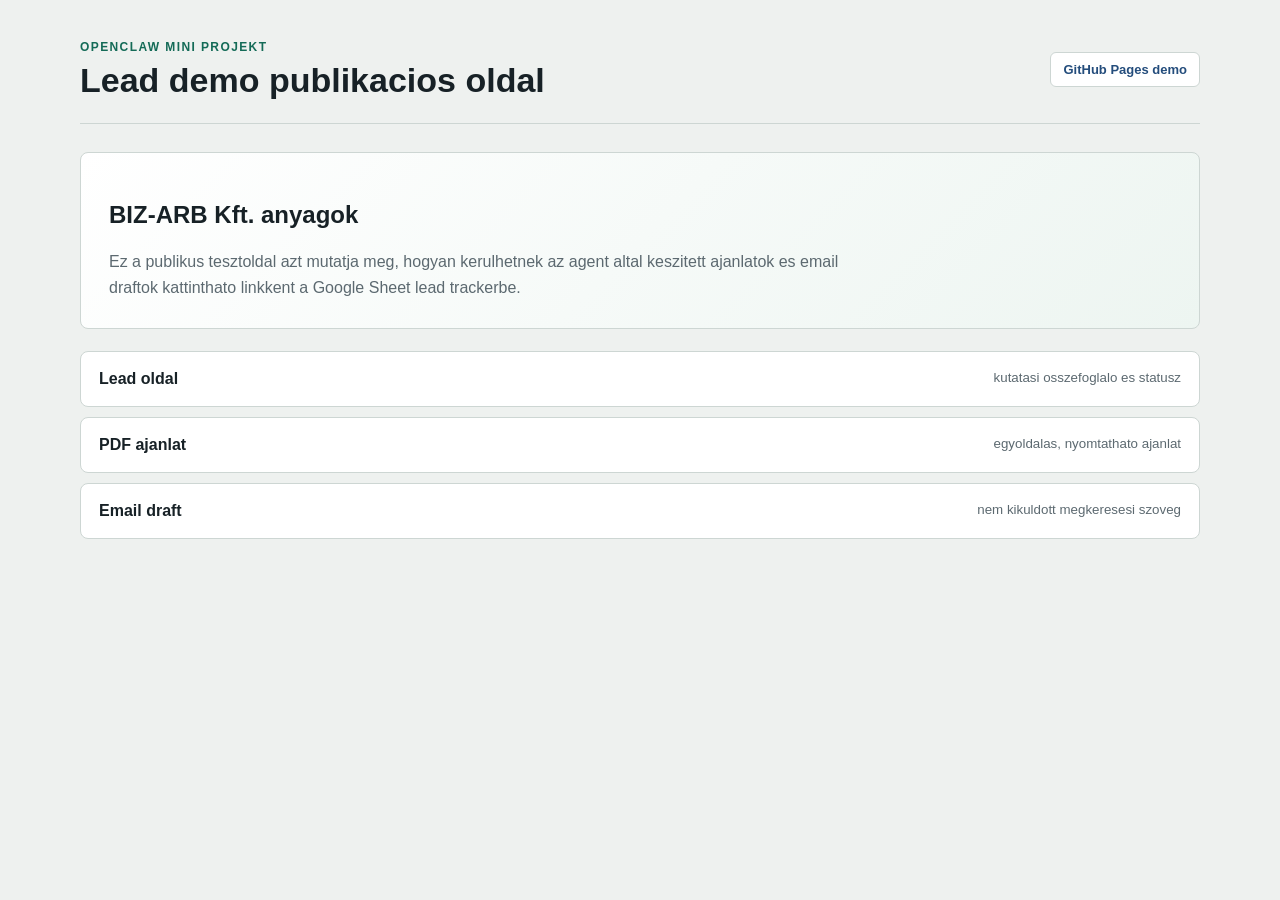
==== docs/index.html @ f1fe55a0 "Add public lead demo pages" ====
<!doctype html>
<html lang="hu">
<head>
  <meta charset="utf-8">
  <meta name="viewport" content="width=device-width, initial-scale=1">
  <title>Simaliba Lead Demo</title>
  <link rel="stylesheet" href="./styles.css">
</head>
<body>
  <main class="shell">
    <section class="topbar">
      <div>
        <p class="kicker">OpenClaw mini projekt</p>
        <h1>Lead demo publikacios oldal</h1>
      </div>
      <span class="status">GitHub Pages demo</span>
    </section>

    <section class="hero">
      <h2>BIZ-ARB Kft. anyagok</h2>
      <p>Ez a publikus tesztoldal azt mutatja meg, hogyan kerulhetnek az agent altal keszitett ajanlatok es email draftok kattinthato linkkent a Google Sheet lead trackerbe.</p>
    </section>

    <section class="assetList" aria-label="Publikus anyagok">
      <a class="assetRow" href="./leads/biz-arb/"><span>Lead oldal</span><small>kutatasi osszefoglalo es statusz</small></a>
      <a class="assetRow" href="./leads/biz-arb/ajanlat.pdf"><span>PDF ajanlat</span><small>egyoldalas, nyomtathato ajanlat</small></a>
      <a class="assetRow" href="./leads/biz-arb/email-draft/"><span>Email draft</span><small>nem kikuldott megkeresesi szoveg</small></a>
    </section>
  </main>
</body>
</html>
---- docs/styles.css ----
:root {
  --bg: #eef1ef;
  --ink: #172126;
  --muted: #5c6970;
  --line: #cdd6d3;
  --green: #146b57;
  --blue: #244d7c;
  --paper: #fbfaf7;
}

* {
  box-sizing: border-box;
}

body {
  margin: 0;
  background: var(--bg);
  color: var(--ink);
  font-family: Aptos, "Segoe UI", sans-serif;
}

a {
  color: inherit;
}

.shell {
  width: min(1120px, calc(100% - 32px));
  margin: 0 auto;
  padding: 40px 0 64px;
}

.shell.narrow {
  width: min(840px, calc(100% - 32px));
}

.topbar {
  display: flex;
  align-items: center;
  justify-content: space-between;
  gap: 24px;
  padding-bottom: 24px;
  border-bottom: 1px solid var(--line);
}

.kicker {
  margin: 0 0 8px;
  color: var(--green);
  font-size: 12px;
  font-weight: 800;
  letter-spacing: 1.4px;
  text-transform: uppercase;
}

h1,
h2,
h3,
p {
  letter-spacing: 0;
}

h1 {
  margin: 0;
  font-size: 34px;
  line-height: 1.1;
}

.status {
  border: 1px solid var(--line);
  background: #fff;
  padding: 9px 12px;
  border-radius: 6px;
  color: var(--blue);
  font-size: 13px;
  font-weight: 800;
  white-space: nowrap;
}

.hero,
.summaryBand {
  margin-top: 28px;
  padding: 28px;
  background: linear-gradient(135deg, #ffffff, #edf5f1);
  border: 1px solid var(--line);
  border-radius: 8px;
}

.hero p,
.summaryBand p {
  max-width: 760px;
  margin: 0;
  color: var(--muted);
  line-height: 1.6;
}

.assetList {
  margin-top: 22px;
  display: grid;
  gap: 10px;
}

.assetRow {
  display: flex;
  justify-content: space-between;
  gap: 24px;
  padding: 18px;
  background: #fff;
  border: 1px solid var(--line);
  border-radius: 8px;
  text-decoration: none;
}

.assetRow span,
.dataRow strong {
  font-weight: 800;
}

.assetRow small,
.dataRow span,
.emailBox p,
.offerHeader p:not(.kicker),
li {
  color: var(--muted);
}

.twoColumn {
  margin-top: 22px;
  display: grid;
  grid-template-columns: 1fr 280px;
  gap: 20px;
}

.dataTable,
.actions,
.emailBox,
.offerGrid > div,
.offerGrid article {
  background: #fff;
  border: 1px solid var(--line);
  border-radius: 8px;
}

.dataRow {
  display: grid;
  grid-template-columns: 210px 1fr;
  gap: 18px;
  padding: 15px 18px;
  border-bottom: 1px solid var(--line);
}

.dataRow:last-child {
  border-bottom: 0;
}

.actions {
  padding: 16px;
  align-self: start;
  display: grid;
  gap: 10px;
}

.button {
  display: block;
  padding: 14px 16px;
  border-radius: 6px;
  background: var(--green);
  color: #fff;
  text-decoration: none;
  font-weight: 800;
  text-align: center;
}

.button.secondary {
  background: var(--blue);
}

.offerPage {
  width: min(1000px, calc(100% - 32px));
  margin: 0 auto;
  padding: 40px 0 64px;
}

.offerHeader {
  padding-bottom: 28px;
  border-bottom: 1px solid var(--line);
}

.offerHeader h1 {
  max-width: 760px;
}

.offerHeader p:not(.kicker) {
  max-width: 720px;
  line-height: 1.6;
}

.offerGrid {
  margin-top: 22px;
  display: grid;
  grid-template-columns: 0.9fr 1.1fr;
  gap: 18px;
}

.offerGrid.three {
  grid-template-columns: repeat(3, 1fr);
}

.offerGrid > div,
.offerGrid article {
  padding: 22px;
}

.priceBox {
  background: #eef6f2 !important;
}

.priceBox strong {
  display: block;
  margin: 14px 0;
  color: var(--green);
  font-size: 32px;
}

li {
  margin: 8px 0;
}

.emailBox {
  margin-top: 24px;
  padding: 24px;
  line-height: 1.65;
}

.emailBox strong {
  color: var(--ink);
}

hr {
  border: 0;
  border-top: 1px solid var(--line);
  margin: 18px 0;
}

@media (max-width: 760px) {
  .topbar,
  .assetRow {
    align-items: flex-start;
    flex-direction: column;
  }

  .twoColumn,
  .offerGrid,
  .offerGrid.three {
    grid-template-columns: 1fr;
  }

  .dataRow {
    grid-template-columns: 1fr;
    gap: 6px;
  }
}
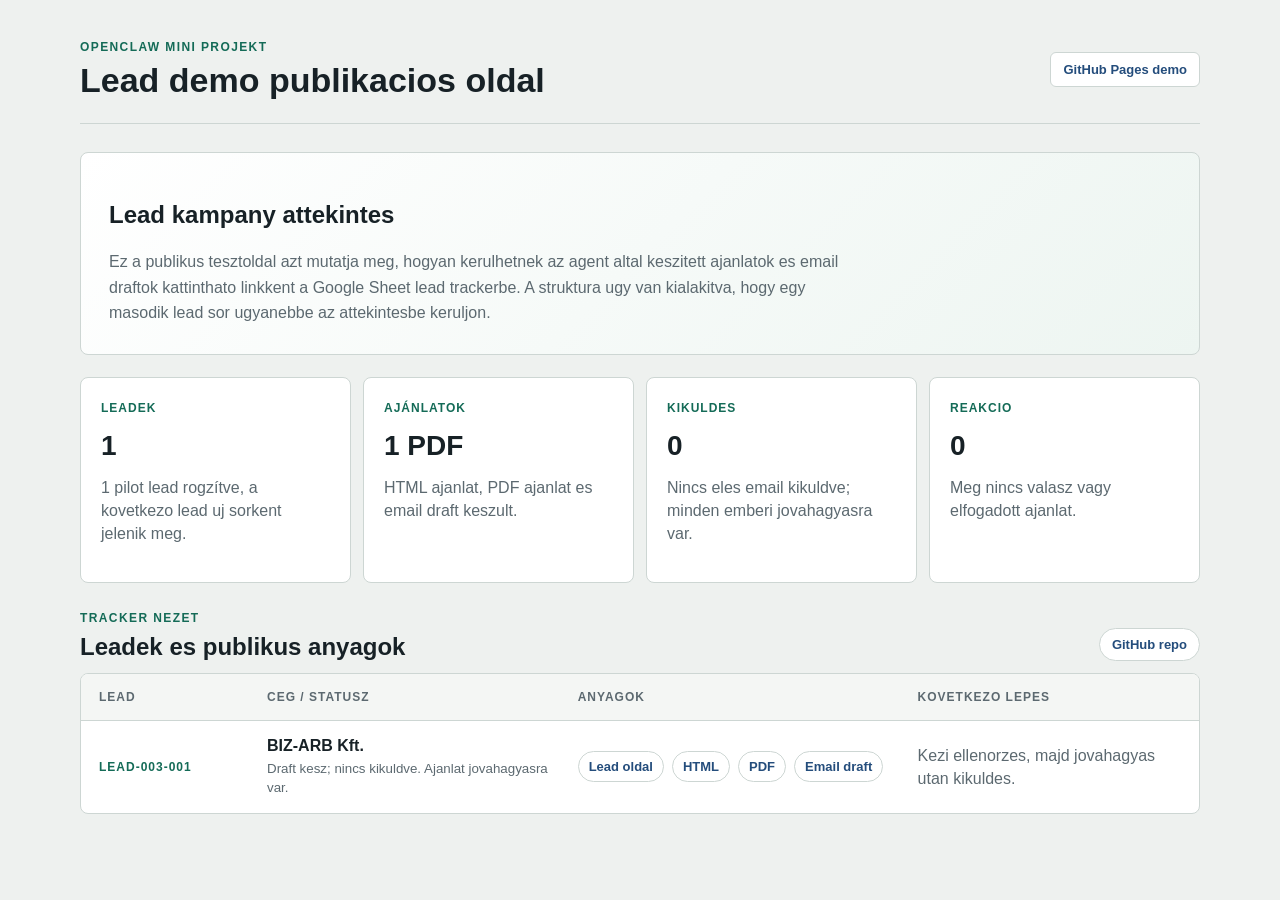
==== commit cc838c5f: "Add lead overview dashboard" ====
--- a/docs/index.html
+++ b/docs/index.html
@@ -17,14 +17,64 @@
     </section>
 
     <section class="hero">
-      <h2>BIZ-ARB Kft. anyagok</h2>
-      <p>Ez a publikus tesztoldal azt mutatja meg, hogyan kerulhetnek az agent altal keszitett ajanlatok es email draftok kattinthato linkkent a Google Sheet lead trackerbe.</p>
+      <h2>Lead kampany attekintes</h2>
+      <p>Ez a publikus tesztoldal azt mutatja meg, hogyan kerulhetnek az agent altal keszitett ajanlatok es email draftok kattinthato linkkent a Google Sheet lead trackerbe. A struktura ugy van kialakitva, hogy egy masodik lead sor ugyanebbe az attekintesbe keruljon.</p>
     </section>
 
-    <section class="assetList" aria-label="Publikus anyagok">
-      <a class="assetRow" href="./leads/biz-arb/"><span>Lead oldal</span><small>kutatasi osszefoglalo es statusz</small></a>
-      <a class="assetRow" href="./leads/biz-arb/ajanlat.pdf"><span>PDF ajanlat</span><small>egyoldalas, nyomtathato ajanlat</small></a>
-      <a class="assetRow" href="./leads/biz-arb/email-draft/"><span>Email draft</span><small>nem kikuldott megkeresesi szoveg</small></a>
+    <section class="summaryCards" aria-label="Kampany osszefoglalo">
+      <article>
+        <span>Leadek</span>
+        <strong>1</strong>
+        <p>1 pilot lead rogzítve, a kovetkezo lead uj sorkent jelenik meg.</p>
+      </article>
+      <article>
+        <span>Ajánlatok</span>
+        <strong>1 PDF</strong>
+        <p>HTML ajanlat, PDF ajanlat es email draft keszult.</p>
+      </article>
+      <article>
+        <span>Kikuldes</span>
+        <strong>0</strong>
+        <p>Nincs eles email kikuldve; minden emberi jovahagyasra var.</p>
+      </article>
+      <article>
+        <span>Reakcio</span>
+        <strong>0</strong>
+        <p>Meg nincs valasz vagy elfogadott ajanlat.</p>
+      </article>
+    </section>
+
+    <section class="leadOverview" aria-label="Lead lista">
+      <div class="sectionHeader">
+        <div>
+          <p class="kicker">Tracker nezet</p>
+          <h2>Leadek es publikus anyagok</h2>
+        </div>
+        <a class="smallLink" href="https://github.com/Simalibagit/simaliba-lead-demo-public">GitHub repo</a>
+      </div>
+
+      <div class="leadTable">
+        <div class="leadTableHeader">
+          <span>Lead</span>
+          <span>Ceg / statusz</span>
+          <span>Anyagok</span>
+          <span>Kovetkezo lepes</span>
+        </div>
+        <article class="leadTableRow">
+          <span class="leadId">LEAD-003-001</span>
+          <div>
+            <strong>BIZ-ARB Kft.</strong>
+            <small>Draft kesz; nincs kikuldve. Ajanlat jovahagyasra var.</small>
+          </div>
+          <div class="linkGroup">
+            <a href="./leads/biz-arb/">Lead oldal</a>
+            <a href="./leads/biz-arb/ajanlat/">HTML</a>
+            <a href="./leads/biz-arb/ajanlat.pdf">PDF</a>
+            <a href="./leads/biz-arb/email-draft/">Email draft</a>
+          </div>
+          <span>Kezi ellenorzes, majd jovahagyas utan kikuldes.</span>
+        </article>
+      </div>
     </section>
   </main>
 </body>
--- a/docs/styles.css
+++ b/docs/styles.css
@@ -98,6 +98,126 @@
   gap: 10px;
 }
 
+.summaryCards {
+  margin-top: 22px;
+  display: grid;
+  grid-template-columns: repeat(4, 1fr);
+  gap: 12px;
+}
+
+.summaryCards article {
+  min-height: 170px;
+  padding: 20px;
+  background: #fff;
+  border: 1px solid var(--line);
+  border-radius: 8px;
+}
+
+.summaryCards span,
+.leadId {
+  color: var(--green);
+  font-size: 12px;
+  font-weight: 900;
+  letter-spacing: 1px;
+  text-transform: uppercase;
+}
+
+.summaryCards strong {
+  display: block;
+  margin: 16px 0 10px;
+  font-size: 28px;
+  line-height: 1;
+}
+
+.summaryCards p,
+.leadTable small,
+.leadTableRow > span:last-child {
+  color: var(--muted);
+  line-height: 1.45;
+}
+
+.leadOverview {
+  margin-top: 28px;
+}
+
+.sectionHeader {
+  display: flex;
+  align-items: end;
+  justify-content: space-between;
+  gap: 20px;
+  margin-bottom: 12px;
+}
+
+.sectionHeader h2 {
+  margin: 0;
+}
+
+.smallLink {
+  border: 1px solid var(--line);
+  border-radius: 999px;
+  padding: 8px 12px;
+  background: #fff;
+  color: var(--blue);
+  font-size: 13px;
+  font-weight: 800;
+  text-decoration: none;
+  white-space: nowrap;
+}
+
+.leadTable {
+  overflow: hidden;
+  background: #fff;
+  border: 1px solid var(--line);
+  border-radius: 8px;
+}
+
+.leadTableHeader,
+.leadTableRow {
+  display: grid;
+  grid-template-columns: 150px minmax(220px, 1fr) minmax(280px, 1.1fr) minmax(220px, 0.9fr);
+  gap: 18px;
+  align-items: center;
+  padding: 16px 18px;
+}
+
+.leadTableHeader {
+  background: #f4f6f4;
+  color: var(--muted);
+  font-size: 12px;
+  font-weight: 900;
+  letter-spacing: 1px;
+  text-transform: uppercase;
+}
+
+.leadTableRow {
+  border-top: 1px solid var(--line);
+}
+
+.leadTableRow strong,
+.leadTableRow small {
+  display: block;
+}
+
+.leadTableRow small {
+  margin-top: 4px;
+}
+
+.linkGroup {
+  display: flex;
+  flex-wrap: wrap;
+  gap: 8px;
+}
+
+.linkGroup a {
+  border: 1px solid var(--line);
+  border-radius: 999px;
+  padding: 7px 10px;
+  color: var(--blue);
+  font-size: 13px;
+  font-weight: 800;
+  text-decoration: none;
+}
+
 .assetRow {
   display: flex;
   justify-content: space-between;
@@ -242,15 +362,26 @@
 
 @media (max-width: 760px) {
   .topbar,
-  .assetRow {
+  .assetRow,
+  .sectionHeader {
     align-items: flex-start;
     flex-direction: column;
   }
 
   .twoColumn,
   .offerGrid,
-  .offerGrid.three {
+  .offerGrid.three,
+  .summaryCards {
     grid-template-columns: 1fr;
+  }
+
+  .leadTableHeader {
+    display: none;
+  }
+
+  .leadTableRow {
+    grid-template-columns: 1fr;
+    align-items: start;
   }
 
   .dataRow {
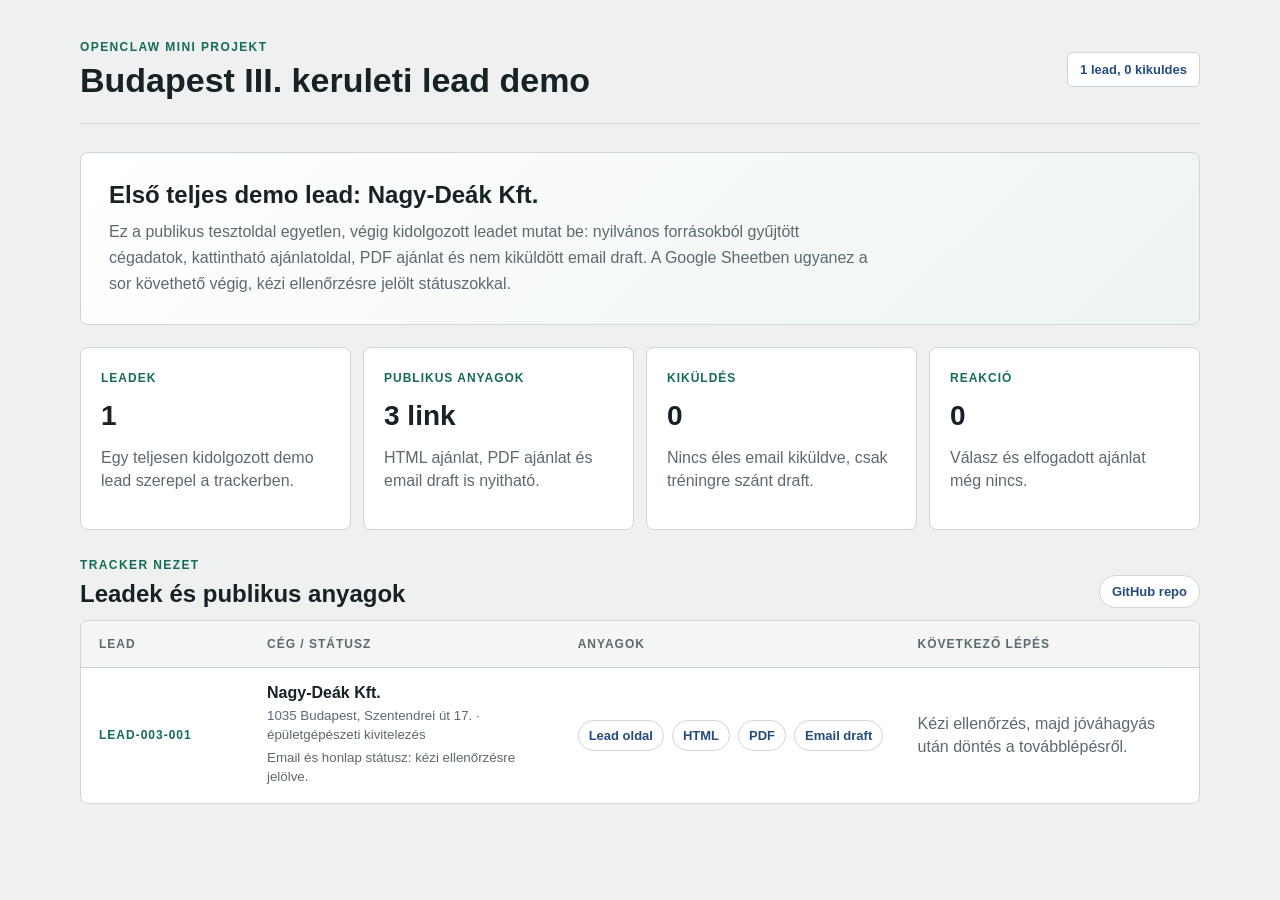
==== commit 381e62ea: "Add Nagy-Deak lead demo" ====
--- a/docs/index.html
+++ b/docs/index.html
@@ -3,7 +3,7 @@
 <head>
   <meta charset="utf-8">
   <meta name="viewport" content="width=device-width, initial-scale=1">
-  <title>Simaliba Lead Demo</title>
+  <title>Simaliba Lead Demo - III. keruleti lead demo</title>
   <link rel="stylesheet" href="./styles.css">
 </head>
 <body>
@@ -11,36 +11,41 @@
     <section class="topbar">
       <div>
         <p class="kicker">OpenClaw mini projekt</p>
-        <h1>Lead demo publikacios oldal</h1>
+        <h1>Budapest III. keruleti lead demo</h1>
       </div>
-      <span class="status">GitHub Pages demo</span>
+      <span class="status">1 lead, 0 kikuldes</span>
     </section>
 
     <section class="hero">
-      <h2>Lead kampany attekintes</h2>
-      <p>Ez a publikus tesztoldal azt mutatja meg, hogyan kerulhetnek az agent altal keszitett ajanlatok es email draftok kattinthato linkkent a Google Sheet lead trackerbe. A struktura ugy van kialakitva, hogy egy masodik lead sor ugyanebbe az attekintesbe keruljon.</p>
+      <h2>Első teljes demo lead: Nagy-Deák Kft.</h2>
+      <p>
+        Ez a publikus tesztoldal egyetlen, végig kidolgozott leadet mutat be:
+        nyilvános forrásokból gyűjtött cégadatok, kattintható ajánlatoldal,
+        PDF ajánlat és nem kiküldött email draft. A Google Sheetben ugyanez a
+        sor követhető végig, kézi ellenőrzésre jelölt státuszokkal.
+      </p>
     </section>
 
     <section class="summaryCards" aria-label="Kampany osszefoglalo">
       <article>
         <span>Leadek</span>
         <strong>1</strong>
-        <p>1 pilot lead rogzítve, a kovetkezo lead uj sorkent jelenik meg.</p>
+        <p>Egy teljesen kidolgozott demo lead szerepel a trackerben.</p>
       </article>
       <article>
-        <span>Ajánlatok</span>
-        <strong>1 PDF</strong>
-        <p>HTML ajanlat, PDF ajanlat es email draft keszult.</p>
+        <span>Publikus anyagok</span>
+        <strong>3 link</strong>
+        <p>HTML ajánlat, PDF ajánlat és email draft is nyitható.</p>
       </article>
       <article>
-        <span>Kikuldes</span>
+        <span>Kiküldés</span>
         <strong>0</strong>
-        <p>Nincs eles email kikuldve; minden emberi jovahagyasra var.</p>
+        <p>Nincs éles email kiküldve, csak tréningre szánt draft.</p>
       </article>
       <article>
-        <span>Reakcio</span>
+        <span>Reakció</span>
         <strong>0</strong>
-        <p>Meg nincs valasz vagy elfogadott ajanlat.</p>
+        <p>Válasz és elfogadott ajánlat még nincs.</p>
       </article>
     </section>
 
@@ -48,7 +53,7 @@
       <div class="sectionHeader">
         <div>
           <p class="kicker">Tracker nezet</p>
-          <h2>Leadek es publikus anyagok</h2>
+          <h2>Leadek és publikus anyagok</h2>
         </div>
         <a class="smallLink" href="https://github.com/Simalibagit/simaliba-lead-demo-public">GitHub repo</a>
       </div>
@@ -56,23 +61,24 @@
       <div class="leadTable">
         <div class="leadTableHeader">
           <span>Lead</span>
-          <span>Ceg / statusz</span>
+          <span>Cég / státusz</span>
           <span>Anyagok</span>
-          <span>Kovetkezo lepes</span>
+          <span>Következő lépés</span>
         </div>
         <article class="leadTableRow">
           <span class="leadId">LEAD-003-001</span>
           <div>
-            <strong>BIZ-ARB Kft.</strong>
-            <small>Draft kesz; nincs kikuldve. Ajanlat jovahagyasra var.</small>
+            <strong>Nagy-Deák Kft.</strong>
+            <small>1035 Budapest, Szentendrei út 17. · épületgépészeti kivitelezés</small>
+            <small>Email és honlap státusz: kézi ellenőrzésre jelölve.</small>
           </div>
           <div class="linkGroup">
-            <a href="./leads/biz-arb/">Lead oldal</a>
-            <a href="./leads/biz-arb/ajanlat/">HTML</a>
-            <a href="./leads/biz-arb/ajanlat.pdf">PDF</a>
-            <a href="./leads/biz-arb/email-draft/">Email draft</a>
+            <a href="./leads/nagy-deak/">Lead oldal</a>
+            <a href="./leads/nagy-deak/ajanlat/">HTML</a>
+            <a href="./leads/nagy-deak/ajanlat.pdf">PDF</a>
+            <a href="./leads/nagy-deak/email-draft/">Email draft</a>
           </div>
-          <span>Kezi ellenorzes, majd jovahagyas utan kikuldes.</span>
+          <span>Kézi ellenőrzés, majd jóváhagyás után döntés a továbblépésről.</span>
         </article>
       </div>
     </section>
--- a/docs/styles.css
+++ b/docs/styles.css
@@ -92,10 +92,26 @@
   line-height: 1.6;
 }
 
+.hero h2 {
+  margin: 0 0 10px;
+  font-size: 24px;
+}
+
 .assetList {
   margin-top: 22px;
   display: grid;
   gap: 10px;
+}
+
+.noteBox {
+  margin-top: 18px;
+  padding: 18px 20px;
+  background: #fff;
+  border: 1px solid var(--line);
+  border-left: 5px solid var(--green);
+  border-radius: 8px;
+  color: var(--muted);
+  line-height: 1.55;
 }
 
 .summaryCards {
@@ -218,6 +234,63 @@
   text-decoration: none;
 }
 
+.sourceList {
+  list-style: none;
+  margin: 12px 0 0;
+  padding: 0;
+  display: grid;
+  gap: 10px;
+}
+
+.sourceList a {
+  color: var(--blue);
+  text-decoration: none;
+  font-weight: 700;
+}
+
+.sourceList a:hover {
+  text-decoration: underline;
+}
+
+.pillRow {
+  display: flex;
+  flex-wrap: wrap;
+  gap: 8px;
+  margin: 14px 0 0;
+}
+
+.pill {
+  display: inline-flex;
+  align-items: center;
+  padding: 7px 10px;
+  border-radius: 999px;
+  border: 1px solid var(--line);
+  background: #fff;
+  color: var(--blue);
+  font-size: 12px;
+  font-weight: 800;
+  letter-spacing: 0.2px;
+}
+
+.callout {
+  margin-top: 18px;
+  padding: 20px;
+  background: linear-gradient(135deg, #ffffff, #edf5f1);
+  border: 1px solid var(--line);
+  border-radius: 8px;
+}
+
+.callout h3 {
+  margin-top: 0;
+}
+
+.finePrint {
+  margin-top: 12px;
+  color: var(--muted);
+  font-size: 13px;
+  line-height: 1.5;
+}
+
 .assetRow {
   display: flex;
   justify-content: space-between;
@@ -313,6 +386,12 @@
   line-height: 1.6;
 }
 
+.offerIntro {
+  margin-top: 16px;
+  color: var(--muted);
+  line-height: 1.6;
+}
+
 .offerGrid {
   margin-top: 22px;
   display: grid;
@@ -352,6 +431,58 @@
 
 .emailBox strong {
   color: var(--ink);
+}
+
+.emailMeta {
+  display: grid;
+  gap: 12px;
+  margin-top: 16px;
+}
+
+.emailMeta .pillRow {
+  margin-top: 0;
+}
+
+.summaryTable {
+  margin-top: 22px;
+}
+
+.summaryTable .leadTable {
+  margin-top: 0;
+}
+
+.inlineLink {
+  color: var(--blue);
+  font-weight: 800;
+  text-decoration: none;
+}
+
+.inlineLink:hover {
+  text-decoration: underline;
+}
+
+@media print {
+  body {
+    background: #fff;
+  }
+
+  .shell,
+  .offerPage {
+    width: 100%;
+    padding: 0;
+  }
+
+  .status,
+  .smallLink,
+  .button {
+    -webkit-print-color-adjust: exact;
+    print-color-adjust: exact;
+  }
+
+  .smallLink,
+  .button {
+    text-decoration: none;
+  }
 }
 
 hr {
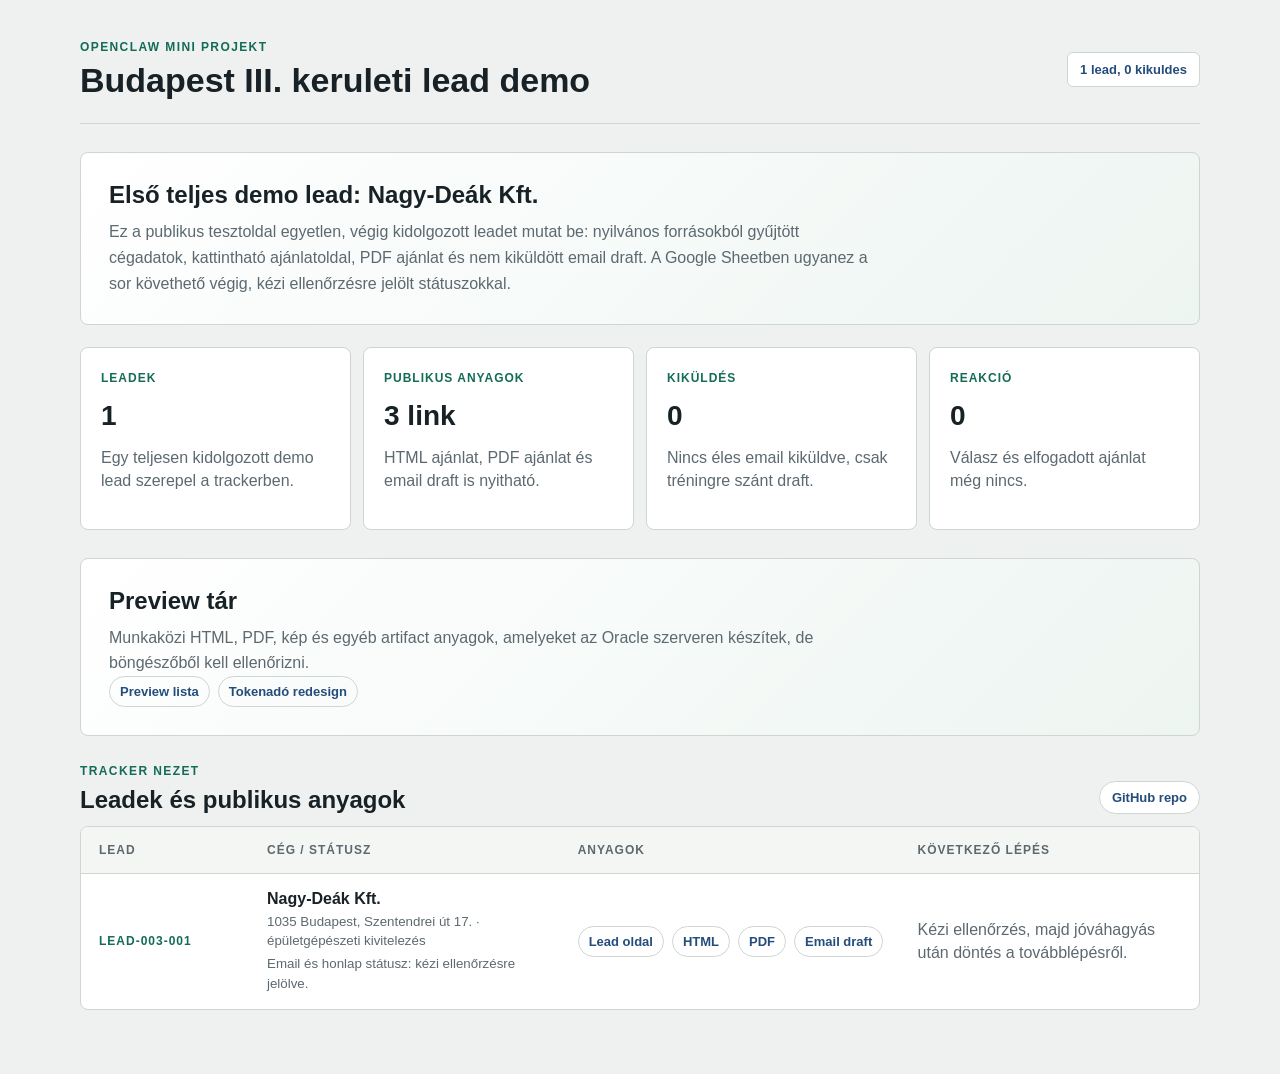
==== commit b999d396: "Add tokenado preview page" ====
--- a/docs/index.html
+++ b/docs/index.html
@@ -49,6 +49,18 @@
       </article>
     </section>
 
+    <section class="hero">
+      <h2>Preview tár</h2>
+      <p>
+        Munkaközi HTML, PDF, kép és egyéb artifact anyagok, amelyeket az Oracle
+        szerveren készítek, de böngészőből kell ellenőrizni.
+      </p>
+      <div class="linkGroup">
+        <a href="./previews/">Preview lista</a>
+        <a href="./previews/tokenado-redesign/">Tokenadó redesign</a>
+      </div>
+    </section>
+
     <section class="leadOverview" aria-label="Lead lista">
       <div class="sectionHeader">
         <div>
